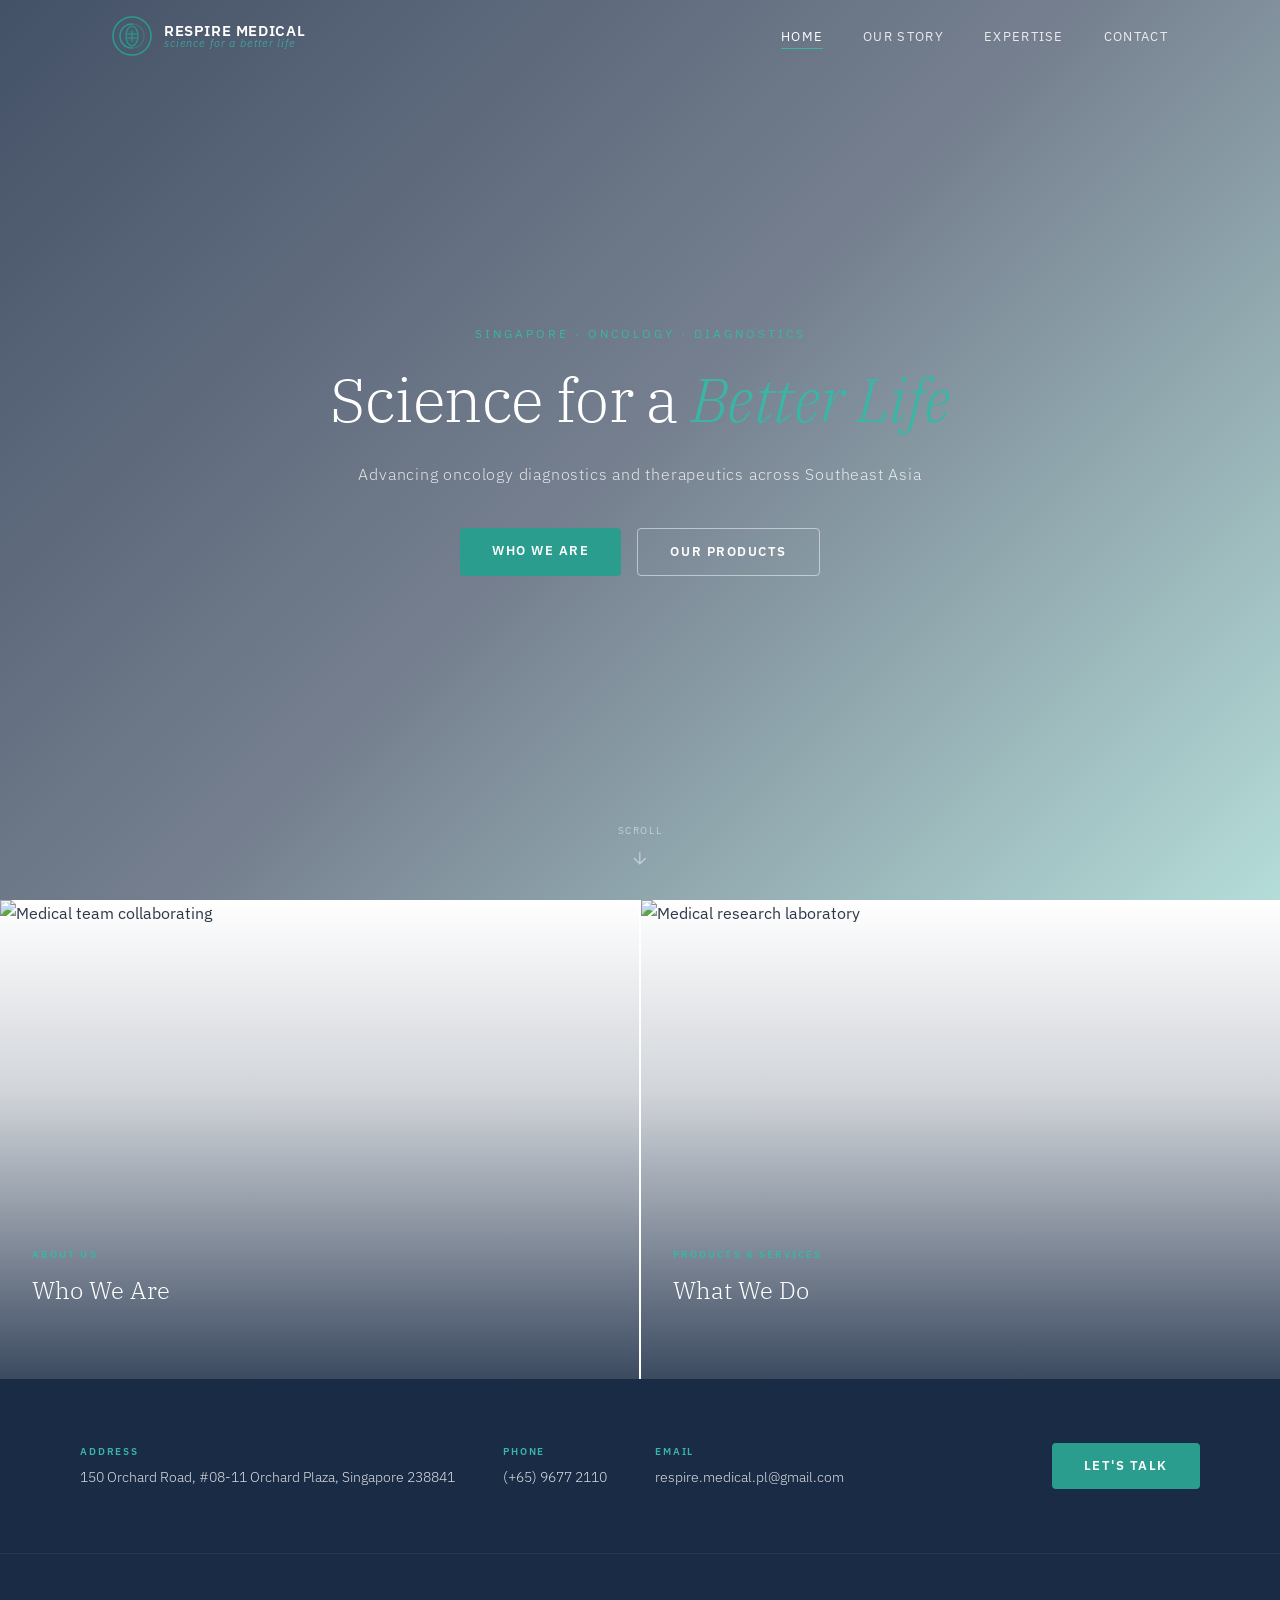
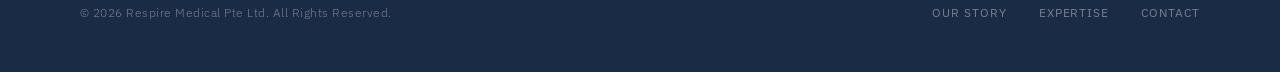
==== index.html @ 8c02eb2b "add website files" ====
<!DOCTYPE html>
<html lang="en">
<head>
  <meta charset="UTF-8" />
  <meta name="viewport" content="width=device-width, initial-scale=1.0" />
  <meta name="description" content="Respire Medical — science for a better life. Singapore-based healthcare firm specialising in oncology diagnostics and therapeutics." />
  <title>Respire Medical | Science for a Better Life</title>
  <link rel="stylesheet" href="css/style.css" />
</head>
<body>

  <!-- ── Navigation ── -->
  <nav class="nav" aria-label="Main navigation">
    <div class="nav__inner">
      <a href="index.html" class="nav__logo" aria-label="Respire Medical home">
        <svg class="nav__logo-icon" viewBox="0 0 40 40" fill="none" xmlns="http://www.w3.org/2000/svg" aria-hidden="true">
          <circle cx="20" cy="20" r="19" stroke="#2A9D8F" stroke-width="1.5"/>
          <path d="M20 8 C13 8 8 13.5 8 20 C8 26.5 13 32 20 32" stroke="#2A9D8F" stroke-width="1.5" stroke-linecap="round" fill="none"/>
          <path d="M20 8 C27 8 32 13.5 32 20 C32 26.5 27 32 20 32" stroke="rgba(42,157,143,0.4)" stroke-width="1.5" stroke-linecap="round" fill="none"/>
          <path d="M14 20 C14 14 17 10 20 10 C23 10 26 14 26 20 C26 26 23 30 20 30 C17 30 14 26 14 20Z" stroke="#2A9D8F" stroke-width="1.2" fill="rgba(42,157,143,0.08)"/>
          <line x1="20" y1="15" x2="20" y2="25" stroke="#2A9D8F" stroke-width="1.2" stroke-linecap="round"/>
          <line x1="15.5" y1="18" x2="24.5" y2="18" stroke="#2A9D8F" stroke-width="1.2" stroke-linecap="round"/>
          <line x1="15.5" y1="22" x2="24.5" y2="22" stroke="#2A9D8F" stroke-width="1.2" stroke-linecap="round"/>
        </svg>
        <div class="nav__logo-text">
          <span class="nav__logo-name">Respire Medical</span>
          <span class="nav__logo-tagline">science for a better life</span>
        </div>
      </a>
      <ul class="nav__links" role="list">
        <li><a href="index.html">Home</a></li>
        <li><a href="our-story.html">Our Story</a></li>
        <li><a href="expertise.html">Expertise</a></li>
        <li><a href="contact.html">Contact</a></li>
      </ul>
      <button class="nav__hamburger" aria-label="Toggle menu" aria-expanded="false">
        <span></span><span></span><span></span>
      </button>
    </div>
  </nav>

  <!-- Mobile Menu -->
  <div class="nav__mobile" role="navigation" aria-label="Mobile navigation">
    <a href="index.html">Home</a>
    <a href="our-story.html">Our Story</a>
    <a href="expertise.html">Expertise</a>
    <a href="contact.html">Contact</a>
  </div>

  <!-- ── Hero ── -->
  <section class="hero" aria-label="Hero banner">
    <div class="hero__bg" style="background-image: url('https://images.unsplash.com/photo-1582719471384-894fbb16e074?w=1600&q=80&auto=format&fit=crop');"></div>
    <div class="hero__overlay"></div>
    <div class="hero__content">
      <p class="hero__eyebrow">Singapore · Oncology · Diagnostics</p>
      <h1 class="hero__title">Science for a <em>Better Life</em></h1>
      <p class="hero__sub">Advancing oncology diagnostics and therapeutics across Southeast Asia</p>
      <div class="hero__cta">
        <a href="our-story.html" class="btn btn--primary">Who We Are</a>
        <a href="expertise.html" class="btn btn--outline">Our Products</a>
      </div>
    </div>
    <div class="hero__scroll" aria-hidden="true">
      <span>Scroll</span>
      <svg viewBox="0 0 24 24" fill="none" stroke="currentColor" stroke-width="1.5">
        <path d="M12 5v14M5 12l7 7 7-7"/>
      </svg>
    </div>
  </section>

  <!-- ── Cards ── -->
  <div class="cards" aria-label="Quick links">
    <a href="our-story.html" class="card">
      <img
        class="card__img"
        src="https://images.unsplash.com/photo-1576091160550-2173dba999ef?w=800&q=80&auto=format&fit=crop"
        alt="Medical team collaborating"
        loading="lazy"
      />
      <div class="card__overlay">
        <span class="card__label">About Us</span>
        <h2 class="card__title">Who We Are</h2>
        <span class="card__arrow">
          Discover our story
          <svg viewBox="0 0 24 24" fill="none" stroke="currentColor" stroke-width="2">
            <path d="M5 12h14M12 5l7 7-7 7"/>
          </svg>
        </span>
      </div>
    </a>
    <a href="expertise.html" class="card">
      <img
        class="card__img"
        src="https://images.unsplash.com/photo-1559757175-0eb30cd8c063?w=800&q=80&auto=format&fit=crop"
        alt="Medical research laboratory"
        loading="lazy"
      />
      <div class="card__overlay">
        <span class="card__label">Products & Services</span>
        <h2 class="card__title">What We Do</h2>
        <span class="card__arrow">
          Explore our expertise
          <svg viewBox="0 0 24 24" fill="none" stroke="currentColor" stroke-width="2">
            <path d="M5 12h14M12 5l7 7-7 7"/>
          </svg>
        </span>
      </div>
    </a>
  </div>

  <!-- ── Contact Strip ── -->
  <div class="contact-strip reveal">
    <div class="contact-strip__inner">
      <div class="contact-strip__info">
        <div class="contact-strip__item">
          <span class="contact-strip__item-label">Address</span>
          <span class="contact-strip__item-value">150 Orchard Road, #08-11 Orchard Plaza, Singapore 238841</span>
        </div>
        <div class="contact-strip__item">
          <span class="contact-strip__item-label">Phone</span>
          <span class="contact-strip__item-value">
            <a href="tel:+6596772110">(+65) 9677 2110</a>
          </span>
        </div>
        <div class="contact-strip__item">
          <span class="contact-strip__item-label">Email</span>
          <span class="contact-strip__item-value">
            <a href="mailto:respire.medical.pl@gmail.com">respire.medical.pl@gmail.com</a>
          </span>
        </div>
      </div>
      <a href="contact.html" class="btn btn--primary">Let's Talk</a>
    </div>
  </div>

  <!-- ── Footer ── -->
  <footer>
    <div class="footer__inner">
      <p class="footer__copy">© 2026 Respire Medical Pte Ltd. All Rights Reserved.</p>
      <nav class="footer__links" aria-label="Footer navigation">
        <a href="our-story.html">Our Story</a>
        <a href="expertise.html">Expertise</a>
        <a href="contact.html">Contact</a>
      </nav>
    </div>
  </footer>

  <script src="js/main.js"></script>
</body>
</html>
---- css/style.css ----
/* ============================================================
   RESPIRE MEDICAL — style.css
   IBM Plex Sans | Light clinical aesthetic
   ============================================================ */

@import url('https://fonts.googleapis.com/css2?family=IBM+Plex+Sans:ital,wght@0,300;0,400;0,600;1,300&family=IBM+Plex+Serif:wght@300;400&display=swap');

/* ── CSS Variables ────────────────────────────────────────── */
:root {
  --navy:       #1A2B45;
  --teal:       #2A9D8F;
  --teal-light: #3AB5A6;
  --white:      #FFFFFF;
  --grey-50:    #F5F6F8;
  --grey-100:   #E8EAED;
  --grey-300:   #B0B7C3;
  --grey-600:   #6B7280;
  --grey-800:   #2D3748;
  --font-main:  'IBM Plex Sans', sans-serif;
  --font-serif: 'IBM Plex Serif', serif;
  --shadow-sm:  0 1px 3px rgba(0,0,0,0.08);
  --shadow-md:  0 4px 16px rgba(0,0,0,0.10);
  --shadow-lg:  0 8px 32px rgba(0,0,0,0.14);
  --radius:     4px;
  --transition: 0.3s ease;
  --max-width:  1120px;
}

/* ── Reset ────────────────────────────────────────────────── */
*, *::before, *::after { box-sizing: border-box; margin: 0; padding: 0; }
html { scroll-behavior: smooth; font-size: 16px; }
body {
  font-family: var(--font-main);
  font-weight: 400;
  color: var(--grey-800);
  background: var(--white);
  line-height: 1.7;
  -webkit-font-smoothing: antialiased;
}
img { max-width: 100%; display: block; }
a { text-decoration: none; color: inherit; }
ul { list-style: none; }

/* ── Navigation ───────────────────────────────────────────── */
.nav {
  position: fixed;
  top: 0; left: 0; right: 0;
  z-index: 1000;
  background: transparent;
  transition: background var(--transition), box-shadow var(--transition);
  height: 72px;
}
.nav.scrolled {
  background: var(--white);
  box-shadow: var(--shadow-sm);
}
.nav__inner {
  max-width: var(--max-width);
  margin: 0 auto;
  padding: 0 2rem;
  height: 100%;
  display: flex;
  align-items: center;
  justify-content: space-between;
}
.nav__logo {
  display: flex;
  align-items: center;
  gap: 0.75rem;
  text-decoration: none;
}
.nav__logo-icon {
  width: 40px;
  height: 40px;
  flex-shrink: 0;
}
.nav__logo-text {
  display: flex;
  flex-direction: column;
  line-height: 1.1;
}
.nav__logo-name {
  font-size: 0.95rem;
  font-weight: 600;
  color: var(--white);
  letter-spacing: 0.04em;
  text-transform: uppercase;
  transition: color var(--transition);
}
.nav__logo-tagline {
  font-size: 0.68rem;
  font-weight: 300;
  color: var(--teal-light);
  letter-spacing: 0.08em;
  font-style: italic;
  transition: color var(--transition);
}
.nav.scrolled .nav__logo-name  { color: var(--navy); }
.nav.scrolled .nav__logo-tagline { color: var(--teal); }

.nav__links {
  display: flex;
  gap: 2.5rem;
  align-items: center;
}
.nav__links a {
  font-size: 0.82rem;
  font-weight: 400;
  letter-spacing: 0.1em;
  text-transform: uppercase;
  color: rgba(255,255,255,0.85);
  position: relative;
  padding-bottom: 4px;
  transition: color var(--transition);
}
.nav__links a::after {
  content: '';
  position: absolute;
  bottom: 0; left: 0;
  width: 0; height: 1px;
  background: var(--teal-light);
  transition: width var(--transition);
}
.nav__links a:hover,
.nav__links a.active { color: var(--white); }
.nav__links a:hover::after,
.nav__links a.active::after { width: 100%; }

.nav.scrolled .nav__links a { color: var(--grey-600); }
.nav.scrolled .nav__links a:hover,
.nav.scrolled .nav__links a.active { color: var(--navy); }
.nav.scrolled .nav__links a::after { background: var(--teal); }

/* Hamburger */
.nav__hamburger {
  display: none;
  flex-direction: column;
  gap: 5px;
  background: none;
  border: none;
  cursor: pointer;
  padding: 4px;
}
.nav__hamburger span {
  display: block;
  width: 24px; height: 2px;
  background: var(--white);
  border-radius: 2px;
  transition: all var(--transition);
}
.nav.scrolled .nav__hamburger span { background: var(--navy); }
.nav__hamburger.open span:nth-child(1) { transform: translateY(7px) rotate(45deg); }
.nav__hamburger.open span:nth-child(2) { opacity: 0; }
.nav__hamburger.open span:nth-child(3) { transform: translateY(-7px) rotate(-45deg); }

/* Mobile menu */
.nav__mobile {
  display: none;
  position: fixed;
  top: 72px; left: 0; right: 0;
  background: var(--white);
  box-shadow: var(--shadow-md);
  padding: 1.5rem 2rem;
  flex-direction: column;
  gap: 1.25rem;
  z-index: 999;
}
.nav__mobile.open { display: flex; }
.nav__mobile a {
  font-size: 0.9rem;
  font-weight: 400;
  letter-spacing: 0.08em;
  text-transform: uppercase;
  color: var(--navy);
  padding-bottom: 0.75rem;
  border-bottom: 1px solid var(--grey-100);
}
.nav__mobile a:last-child { border-bottom: none; }

/* ── Hero ─────────────────────────────────────────────────── */
.hero {
  position: relative;
  height: 100vh;
  min-height: 600px;
  display: flex;
  align-items: center;
  justify-content: center;
  overflow: hidden;
}
.hero__bg {
  position: absolute;
  inset: 0;
  background-size: cover;
  background-position: center;
  transform: scale(1.05);
  transition: transform 8s ease;
}
.hero__bg.loaded { transform: scale(1); }
.hero__overlay {
  position: absolute;
  inset: 0;
  background: linear-gradient(
    135deg,
    rgba(26, 43, 69, 0.82) 0%,
    rgba(26, 43, 69, 0.60) 50%,
    rgba(42, 157, 143, 0.35) 100%
  );
}
.hero__content {
  position: relative;
  z-index: 2;
  text-align: center;
  padding: 0 1.5rem;
  max-width: 760px;
}
.hero__eyebrow {
  font-size: 0.75rem;
  font-weight: 400;
  letter-spacing: 0.25em;
  text-transform: uppercase;
  color: var(--teal-light);
  margin-bottom: 1.25rem;
  opacity: 0;
  transform: translateY(20px);
  animation: fadeUp 0.8s ease 0.3s forwards;
}
.hero__title {
  font-family: var(--font-serif);
  font-size: clamp(2.2rem, 5vw, 3.8rem);
  font-weight: 300;
  color: var(--white);
  line-height: 1.2;
  letter-spacing: -0.01em;
  margin-bottom: 1.5rem;
  opacity: 0;
  transform: translateY(20px);
  animation: fadeUp 0.8s ease 0.5s forwards;
}
.hero__title em {
  font-style: italic;
  color: var(--teal-light);
}
.hero__sub {
  font-size: 1rem;
  font-weight: 300;
  color: rgba(255,255,255,0.80);
  letter-spacing: 0.05em;
  margin-bottom: 2.5rem;
  opacity: 0;
  transform: translateY(20px);
  animation: fadeUp 0.8s ease 0.7s forwards;
}
.hero__cta {
  display: inline-flex;
  gap: 1rem;
  flex-wrap: wrap;
  justify-content: center;
  opacity: 0;
  transform: translateY(20px);
  animation: fadeUp 0.8s ease 0.9s forwards;
}
.hero__scroll {
  position: absolute;
  bottom: 2rem;
  left: 50%;
  transform: translateX(-50%);
  z-index: 2;
  display: flex;
  flex-direction: column;
  align-items: center;
  gap: 0.5rem;
  color: rgba(255,255,255,0.5);
  font-size: 0.65rem;
  letter-spacing: 0.15em;
  text-transform: uppercase;
  animation: bounce 2s ease infinite;
}
.hero__scroll svg { width: 20px; height: 20px; }

/* ── Buttons ──────────────────────────────────────────────── */
.btn {
  display: inline-block;
  padding: 0.75rem 2rem;
  font-family: var(--font-main);
  font-size: 0.8rem;
  font-weight: 600;
  letter-spacing: 0.12em;
  text-transform: uppercase;
  border-radius: var(--radius);
  cursor: pointer;
  transition: all var(--transition);
  border: none;
}
.btn--primary {
  background: var(--teal);
  color: var(--white);
}
.btn--primary:hover {
  background: var(--teal-light);
  transform: translateY(-2px);
  box-shadow: 0 6px 20px rgba(42,157,143,0.35);
}
.btn--outline {
  background: transparent;
  color: var(--white);
  border: 1px solid rgba(255,255,255,0.5);
}
.btn--outline:hover {
  border-color: var(--white);
  background: rgba(255,255,255,0.1);
  transform: translateY(-2px);
}
.btn--dark {
  background: var(--navy);
  color: var(--white);
}
.btn--dark:hover {
  background: #243c5e;
  transform: translateY(-2px);
  box-shadow: var(--shadow-md);
}

/* ── Section Shared ───────────────────────────────────────── */
.section {
  padding: 6rem 2rem;
}
.section--grey { background: var(--grey-50); }
.section--navy {
  background: var(--navy);
  color: var(--white);
}
.container {
  max-width: var(--max-width);
  margin: 0 auto;
}
.section__label {
  font-size: 0.7rem;
  font-weight: 600;
  letter-spacing: 0.22em;
  text-transform: uppercase;
  color: var(--teal);
  margin-bottom: 0.75rem;
}
.section--navy .section__label { color: var(--teal-light); }
.section__title {
  font-family: var(--font-serif);
  font-size: clamp(1.6rem, 3vw, 2.4rem);
  font-weight: 300;
  color: var(--navy);
  line-height: 1.25;
  margin-bottom: 1.25rem;
}
.section--navy .section__title { color: var(--white); }
.section__body {
  font-size: 1rem;
  font-weight: 300;
  color: var(--grey-600);
  max-width: 560px;
  line-height: 1.8;
}
.section--navy .section__body { color: rgba(255,255,255,0.7); }

/* ── Home: Cards ──────────────────────────────────────────── */
.cards {
  display: grid;
  grid-template-columns: 1fr 1fr;
  gap: 2px;
  margin-top: 0;
}
.card {
  position: relative;
  overflow: hidden;
  aspect-ratio: 4/3;
  cursor: pointer;
}
.card__img {
  width: 100%;
  height: 100%;
  object-fit: cover;
  transition: transform 0.6s ease;
}
.card:hover .card__img { transform: scale(1.05); }
.card__overlay {
  position: absolute;
  inset: 0;
  background: linear-gradient(to top, rgba(26,43,69,0.85) 0%, rgba(26,43,69,0.2) 60%, transparent 100%);
  display: flex;
  flex-direction: column;
  justify-content: flex-end;
  padding: 2rem;
  transition: background var(--transition);
}
.card:hover .card__overlay {
  background: linear-gradient(to top, rgba(26,43,69,0.92) 0%, rgba(26,43,69,0.4) 60%, rgba(42,157,143,0.1) 100%);
}
.card__label {
  font-size: 0.65rem;
  font-weight: 600;
  letter-spacing: 0.2em;
  text-transform: uppercase;
  color: var(--teal-light);
  margin-bottom: 0.4rem;
}
.card__title {
  font-family: var(--font-serif);
  font-size: 1.5rem;
  font-weight: 300;
  color: var(--white);
  margin-bottom: 1rem;
}
.card__arrow {
  display: inline-flex;
  align-items: center;
  gap: 0.5rem;
  font-size: 0.75rem;
  font-weight: 600;
  letter-spacing: 0.1em;
  text-transform: uppercase;
  color: var(--teal-light);
  transform: translateX(-8px);
  opacity: 0;
  transition: all var(--transition);
}
.card__arrow svg { width: 16px; height: 16px; }
.card:hover .card__arrow { transform: translateX(0); opacity: 1; }

/* ── Home: Contact Strip ──────────────────────────────────── */
.contact-strip {
  background: var(--navy);
  padding: 4rem 2rem;
}
.contact-strip__inner {
  max-width: var(--max-width);
  margin: 0 auto;
  display: flex;
  align-items: center;
  justify-content: space-between;
  gap: 2rem;
  flex-wrap: wrap;
}
.contact-strip__info {
  display: flex;
  gap: 3rem;
  flex-wrap: wrap;
}
.contact-strip__item {
  display: flex;
  flex-direction: column;
  gap: 0.25rem;
}
.contact-strip__item-label {
  font-size: 0.65rem;
  font-weight: 600;
  letter-spacing: 0.18em;
  text-transform: uppercase;
  color: var(--teal-light);
}
.contact-strip__item-value {
  font-size: 0.9rem;
  font-weight: 300;
  color: rgba(255,255,255,0.85);
}
.contact-strip__item-value a {
  color: rgba(255,255,255,0.85);
  transition: color var(--transition);
}
.contact-strip__item-value a:hover { color: var(--teal-light); }

/* ── Page Hero (inner pages) ──────────────────────────────── */
.page-hero {
  position: relative;
  height: 380px;
  display: flex;
  align-items: flex-end;
  overflow: hidden;
}
.page-hero__bg {
  position: absolute;
  inset: 0;
  background-size: cover;
  background-position: center;
}
.page-hero__overlay {
  position: absolute;
  inset: 0;
  background: linear-gradient(
    to right,
    rgba(26,43,69,0.88) 0%,
    rgba(26,43,69,0.50) 100%
  );
}
.page-hero__content {
  position: relative;
  z-index: 2;
  max-width: var(--max-width);
  margin: 0 auto;
  width: 100%;
  padding: 0 2rem 3rem;
}
.page-hero__label {
  font-size: 0.7rem;
  font-weight: 600;
  letter-spacing: 0.22em;
  text-transform: uppercase;
  color: var(--teal-light);
  margin-bottom: 0.6rem;
}
.page-hero__title {
  font-family: var(--font-serif);
  font-size: clamp(2rem, 4vw, 3rem);
  font-weight: 300;
  color: var(--white);
  line-height: 1.2;
}

/* ── Our Story ────────────────────────────────────────────── */
.story-grid {
  display: grid;
  grid-template-columns: 1fr 1fr;
  gap: 5rem;
  align-items: center;
}
.story-img {
  position: relative;
}
.story-img img {
  width: 100%;
  height: 520px;
  object-fit: cover;
  border-radius: var(--radius);
}
.story-img__accent {
  position: absolute;
  bottom: -1.5rem;
  right: -1.5rem;
  width: 60%;
  height: 60%;
  border: 2px solid var(--teal);
  border-radius: var(--radius);
  z-index: -1;
}
.story-text { padding: 1rem 0; }
.story-text p {
  font-size: 1rem;
  font-weight: 300;
  color: var(--grey-600);
  line-height: 1.9;
  margin-bottom: 1.25rem;
}
.story-text p:last-child { margin-bottom: 0; }

/* ── Values Strip ─────────────────────────────────────────── */
.values {
  display: grid;
  grid-template-columns: repeat(3, 1fr);
  gap: 0;
  border-top: 1px solid var(--grey-100);
  border-bottom: 1px solid var(--grey-100);
}
.value {
  padding: 3rem 2rem;
  border-right: 1px solid var(--grey-100);
  text-align: center;
}
.value:last-child { border-right: none; }
.value__icon {
  width: 48px; height: 48px;
  margin: 0 auto 1.25rem;
  color: var(--teal);
}
.value__title {
  font-size: 0.8rem;
  font-weight: 600;
  letter-spacing: 0.1em;
  text-transform: uppercase;
  color: var(--navy);
  margin-bottom: 0.6rem;
}
.value__text {
  font-size: 0.9rem;
  font-weight: 300;
  color: var(--grey-600);
  line-height: 1.7;
}

/* ── Expertise ────────────────────────────────────────────── */
.expertise-intro {
  max-width: 700px;
  margin-bottom: 4rem;
}
.product-grid {
  display: grid;
  grid-template-columns: repeat(2, 1fr);
  gap: 1.5rem;
}
.product-card {
  background: var(--white);
  border: 1px solid var(--grey-100);
  border-radius: var(--radius);
  padding: 2.5rem;
  transition: box-shadow var(--transition), transform var(--transition);
  position: relative;
  overflow: hidden;
}
.product-card::before {
  content: '';
  position: absolute;
  top: 0; left: 0;
  width: 3px; height: 0;
  background: var(--teal);
  transition: height 0.4s ease;
}
.product-card:hover { box-shadow: var(--shadow-md); transform: translateY(-3px); }
.product-card:hover::before { height: 100%; }
.product-card__num {
  font-size: 0.65rem;
  font-weight: 600;
  letter-spacing: 0.2em;
  color: var(--teal);
  margin-bottom: 0.75rem;
}
.product-card__title {
  font-family: var(--font-serif);
  font-size: 1.3rem;
  font-weight: 400;
  color: var(--navy);
  margin-bottom: 1rem;
}
.product-card__desc {
  font-size: 0.9rem;
  font-weight: 300;
  color: var(--grey-600);
  margin-bottom: 1.25rem;
  line-height: 1.7;
}
.product-card__list {
  display: flex;
  flex-wrap: wrap;
  gap: 0.4rem;
}
.product-tag {
  background: var(--grey-50);
  border: 1px solid var(--grey-100);
  color: var(--grey-800);
  font-size: 0.72rem;
  font-weight: 400;
  padding: 0.25rem 0.65rem;
  border-radius: 2rem;
  letter-spacing: 0.03em;
  transition: all var(--transition);
}
.product-card:hover .product-tag {
  background: rgba(42,157,143,0.08);
  border-color: rgba(42,157,143,0.3);
  color: var(--teal);
}

/* ── Contact ──────────────────────────────────────────────── */
.contact-grid {
  display: grid;
  grid-template-columns: 1fr 1.4fr;
  gap: 5rem;
  align-items: start;
}
.contact-info { padding-top: 0.5rem; }
.contact-info__title {
  font-family: var(--font-serif);
  font-size: 1.4rem;
  font-weight: 300;
  color: var(--navy);
  margin-bottom: 0.5rem;
}
.contact-info__sub {
  font-size: 0.9rem;
  font-weight: 300;
  color: var(--grey-600);
  margin-bottom: 2.5rem;
  line-height: 1.7;
}
.contact-detail {
  display: flex;
  gap: 1rem;
  margin-bottom: 1.75rem;
  align-items: flex-start;
}
.contact-detail__icon {
  width: 40px; height: 40px;
  background: rgba(42,157,143,0.1);
  border-radius: 50%;
  display: flex;
  align-items: center;
  justify-content: center;
  flex-shrink: 0;
  color: var(--teal);
}
.contact-detail__icon svg { width: 18px; height: 18px; }
.contact-detail__label {
  font-size: 0.65rem;
  font-weight: 600;
  letter-spacing: 0.15em;
  text-transform: uppercase;
  color: var(--grey-300);
  margin-bottom: 0.2rem;
}
.contact-detail__value {
  font-size: 0.9rem;
  font-weight: 400;
  color: var(--grey-800);
  line-height: 1.5;
}
.contact-detail__value a {
  color: var(--teal);
  transition: color var(--transition);
}
.contact-detail__value a:hover { color: var(--teal-light); }

/* Contact Form */
.contact-form { background: var(--grey-50); padding: 2.5rem; border-radius: var(--radius); }
.form-group { margin-bottom: 1.5rem; }
.form-group label {
  display: block;
  font-size: 0.72rem;
  font-weight: 600;
  letter-spacing: 0.12em;
  text-transform: uppercase;
  color: var(--navy);
  margin-bottom: 0.5rem;
}
.form-group input,
.form-group textarea {
  width: 100%;
  padding: 0.85rem 1rem;
  font-family: var(--font-main);
  font-size: 0.9rem;
  font-weight: 300;
  color: var(--grey-800);
  background: var(--white);
  border: 1px solid var(--grey-100);
  border-radius: var(--radius);
  outline: none;
  transition: border-color var(--transition), box-shadow var(--transition);
  -webkit-appearance: none;
}
.form-group input:focus,
.form-group textarea:focus {
  border-color: var(--teal);
  box-shadow: 0 0 0 3px rgba(42,157,143,0.12);
}
.form-group textarea { min-height: 140px; resize: vertical; }
.form-row { display: grid; grid-template-columns: 1fr 1fr; gap: 1rem; }
.form-success {
  display: none;
  text-align: center;
  padding: 2rem;
  color: var(--teal);
  font-size: 1rem;
  font-weight: 300;
}
.form-success svg { width: 48px; height: 48px; margin: 0 auto 1rem; }

/* ── Footer ───────────────────────────────────────────────── */
footer {
  background: var(--navy);
  padding: 3rem 2rem;
  border-top: 1px solid rgba(255,255,255,0.06);
}
.footer__inner {
  max-width: var(--max-width);
  margin: 0 auto;
  display: flex;
  align-items: center;
  justify-content: space-between;
  gap: 1.5rem;
  flex-wrap: wrap;
}
.footer__copy {
  font-size: 0.78rem;
  font-weight: 300;
  color: rgba(255,255,255,0.4);
  letter-spacing: 0.04em;
}
.footer__links {
  display: flex;
  gap: 2rem;
}
.footer__links a {
  font-size: 0.75rem;
  font-weight: 400;
  letter-spacing: 0.08em;
  text-transform: uppercase;
  color: rgba(255,255,255,0.4);
  transition: color var(--transition);
}
.footer__links a:hover { color: var(--teal-light); }

/* ── Scroll Animations ────────────────────────────────────── */
.reveal {
  opacity: 0;
  transform: translateY(28px);
  transition: opacity 0.7s ease, transform 0.7s ease;
}
.reveal.visible {
  opacity: 1;
  transform: translateY(0);
}
.reveal-delay-1 { transition-delay: 0.1s; }
.reveal-delay-2 { transition-delay: 0.2s; }
.reveal-delay-3 { transition-delay: 0.3s; }
.reveal-delay-4 { transition-delay: 0.4s; }

/* ── Keyframes ────────────────────────────────────────────── */
@keyframes fadeUp {
  to { opacity: 1; transform: translateY(0); }
}
@keyframes bounce {
  0%, 100% { transform: translateX(-50%) translateY(0); }
  50%       { transform: translateX(-50%) translateY(6px); }
}

/* ── Responsive ───────────────────────────────────────────── */
@media (max-width: 900px) {
  .nav__links { display: none; }
  .nav__hamburger { display: flex; }
  .cards { grid-template-columns: 1fr; }
  .story-grid { grid-template-columns: 1fr; gap: 3rem; }
  .story-img__accent { display: none; }
  .story-img img { height: 360px; }
  .values { grid-template-columns: 1fr; }
  .value { border-right: none; border-bottom: 1px solid var(--grey-100); }
  .value:last-child { border-bottom: none; }
  .product-grid { grid-template-columns: 1fr; }
  .contact-grid { grid-template-columns: 1fr; gap: 3rem; }
  .form-row { grid-template-columns: 1fr; }
  .contact-strip__inner { flex-direction: column; align-items: flex-start; }
}
@media (max-width: 600px) {
  .section { padding: 4rem 1.25rem; }
  .page-hero { height: 280px; }
  .hero__title { font-size: 2rem; }
  .contact-form { padding: 1.5rem; }
  .footer__inner { flex-direction: column; text-align: center; }
  .footer__links { justify-content: center; }
}
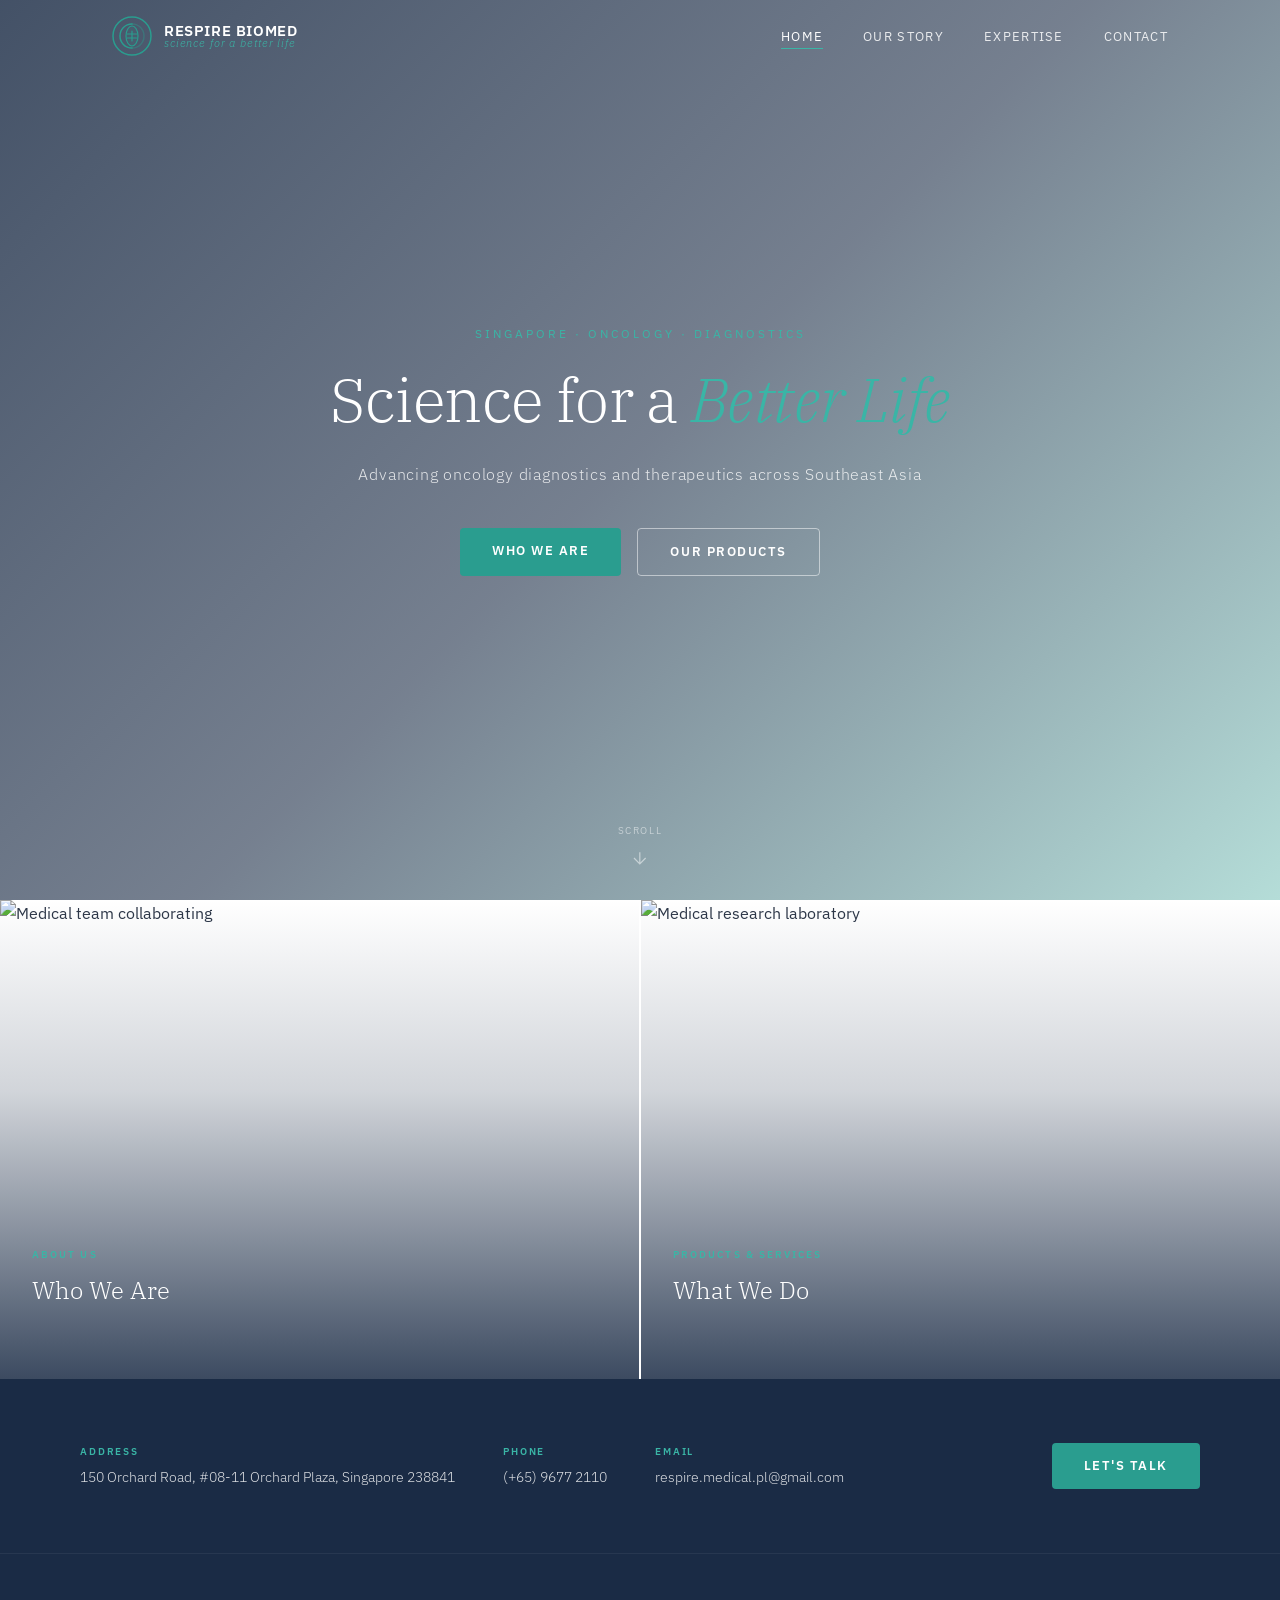
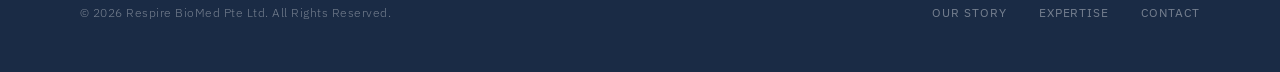
==== commit eeede1ce: "update all instances to Respire BioMed" ====
--- a/index.html
+++ b/index.html
@@ -3,8 +3,8 @@
 <head>
   <meta charset="UTF-8" />
   <meta name="viewport" content="width=device-width, initial-scale=1.0" />
-  <meta name="description" content="Respire Medical — science for a better life. Singapore-based healthcare firm specialising in oncology diagnostics and therapeutics." />
-  <title>Respire Medical | Science for a Better Life</title>
+  <meta name="description" content="Respire BioMed — science for a better life. Singapore-based healthcare firm specialising in oncology diagnostics and therapeutics." />
+  <title>Respire BioMed | Science for a Better Life</title>
   <link rel="stylesheet" href="css/style.css" />
 </head>
 <body>
@@ -12,7 +12,7 @@
   <!-- ── Navigation ── -->
   <nav class="nav" aria-label="Main navigation">
     <div class="nav__inner">
-      <a href="index.html" class="nav__logo" aria-label="Respire Medical home">
+      <a href="index.html" class="nav__logo" aria-label="Respire BioMed home">
         <svg class="nav__logo-icon" viewBox="0 0 40 40" fill="none" xmlns="http://www.w3.org/2000/svg" aria-hidden="true">
           <circle cx="20" cy="20" r="19" stroke="#2A9D8F" stroke-width="1.5"/>
           <path d="M20 8 C13 8 8 13.5 8 20 C8 26.5 13 32 20 32" stroke="#2A9D8F" stroke-width="1.5" stroke-linecap="round" fill="none"/>
@@ -23,7 +23,7 @@
           <line x1="15.5" y1="22" x2="24.5" y2="22" stroke="#2A9D8F" stroke-width="1.2" stroke-linecap="round"/>
         </svg>
         <div class="nav__logo-text">
-          <span class="nav__logo-name">Respire Medical</span>
+          <span class="nav__logo-name">Respire BioMed</span>
           <span class="nav__logo-tagline">science for a better life</span>
         </div>
       </a>
@@ -136,7 +136,7 @@
   <!-- ── Footer ── -->
   <footer>
     <div class="footer__inner">
-      <p class="footer__copy">© 2026 Respire Medical Pte Ltd. All Rights Reserved.</p>
+      <p class="footer__copy">© 2026 Respire BioMed Pte Ltd. All Rights Reserved.</p>
       <nav class="footer__links" aria-label="Footer navigation">
         <a href="our-story.html">Our Story</a>
         <a href="expertise.html">Expertise</a>
--- a/css/style.css
+++ b/css/style.css
@@ -1,5 +1,5 @@
 /* ============================================================
-   RESPIRE MEDICAL — style.css
+   Respire BioMed — style.css
    IBM Plex Sans | Light clinical aesthetic
    ============================================================ */
 
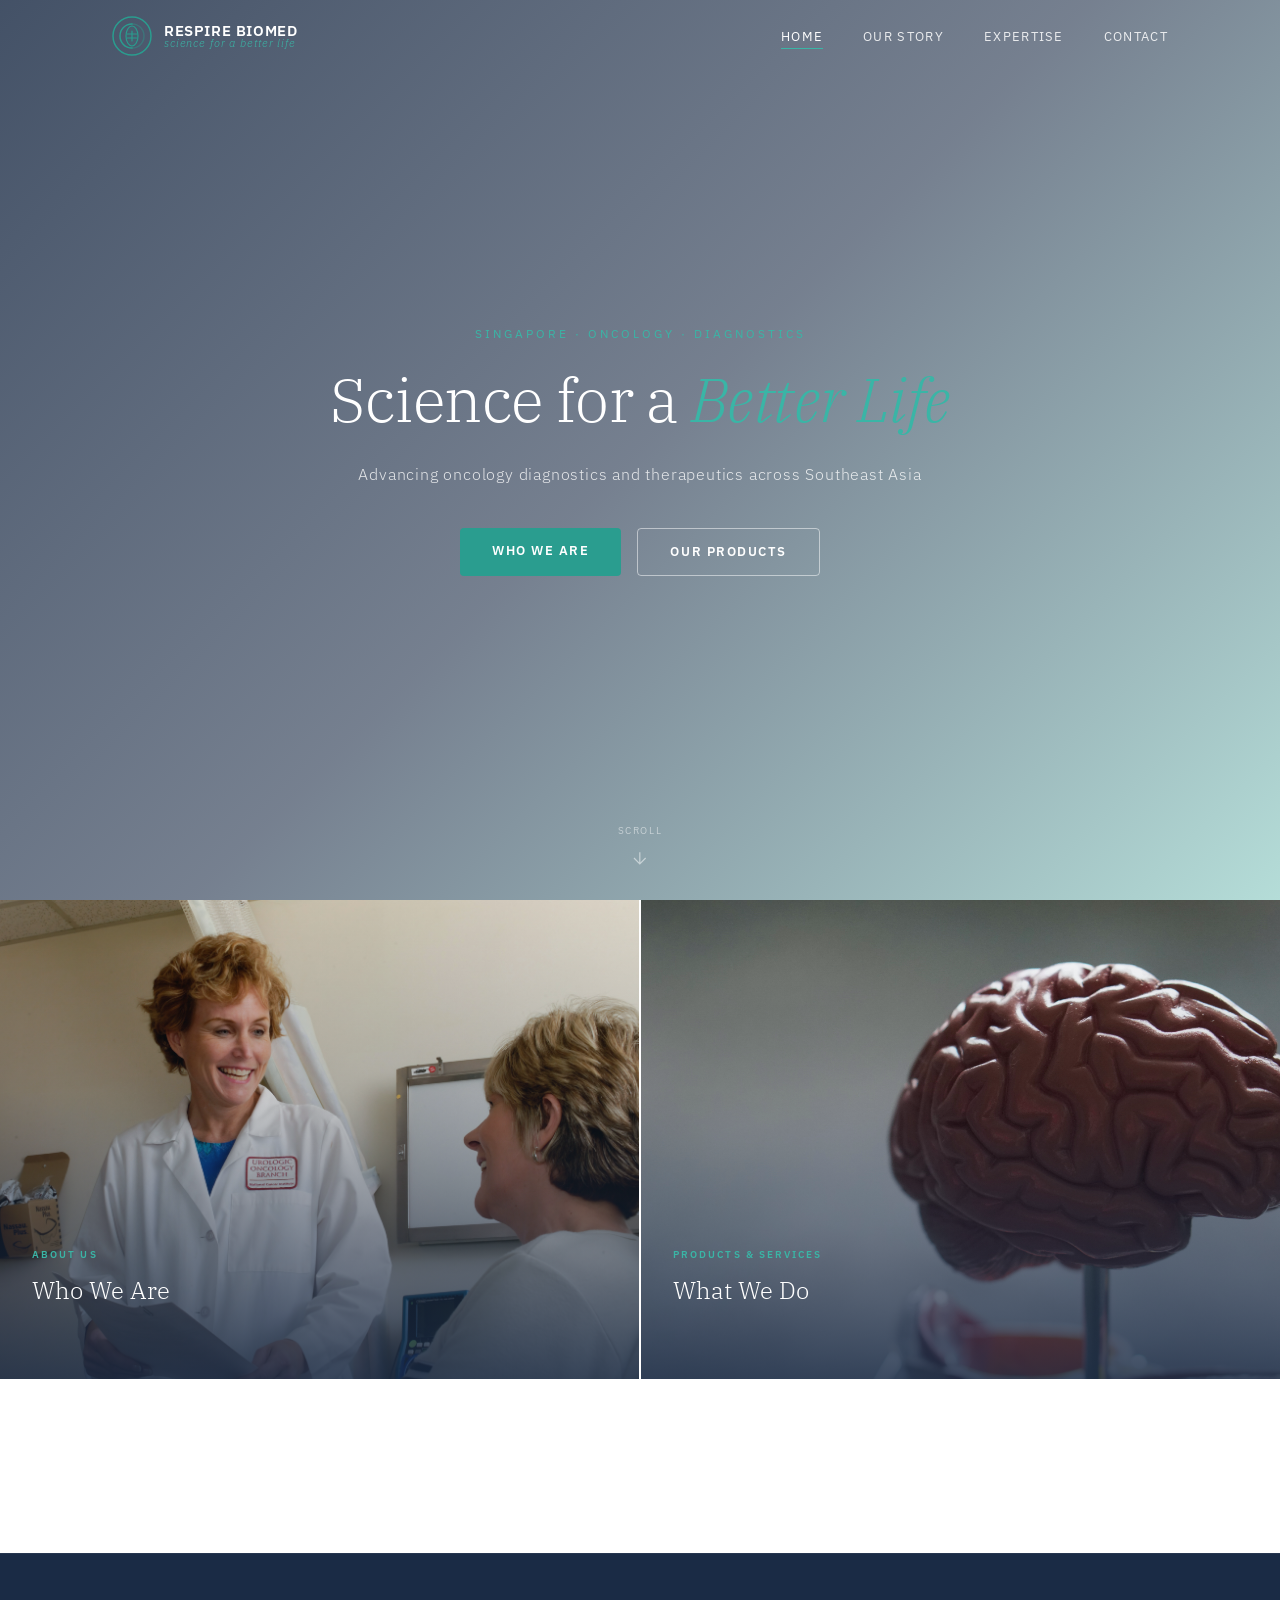
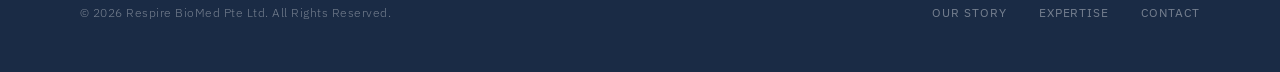
==== commit ad0711a5: "replace all images with local files" ====
--- a/index.html
+++ b/index.html
@@ -49,7 +49,7 @@
 
   <!-- ── Hero ── -->
   <section class="hero" aria-label="Hero banner">
-    <div class="hero__bg" style="background-image: url('https://images.unsplash.com/photo-1582719471384-894fbb16e074?w=1600&q=80&auto=format&fit=crop');"></div>
+    <div class="hero__bg" style="background-image: url('images/hero.jpg');"></div>
     <div class="hero__overlay"></div>
     <div class="hero__content">
       <p class="hero__eyebrow">Singapore · Oncology · Diagnostics</p>
@@ -73,7 +73,7 @@
     <a href="our-story.html" class="card">
       <img
         class="card__img"
-        src="https://images.unsplash.com/photo-1576091160550-2173dba999ef?w=800&q=80&auto=format&fit=crop"
+        src="images/home-who-we-are.jpg"
         alt="Medical team collaborating"
         loading="lazy"
       />
@@ -91,7 +91,7 @@
     <a href="expertise.html" class="card">
       <img
         class="card__img"
-        src="https://images.unsplash.com/photo-1559757175-0eb30cd8c063?w=800&q=80&auto=format&fit=crop"
+        src="images/home-what-we-do.jpg"
         alt="Medical research laboratory"
         loading="lazy"
       />
--- a/css/style.css
+++ b/css/style.css
@@ -740,6 +740,7 @@
   outline: none;
   transition: border-color var(--transition), box-shadow var(--transition);
   -webkit-appearance: none;
+  appearance: none;
 }
 .form-group input:focus,
 .form-group textarea:focus {
